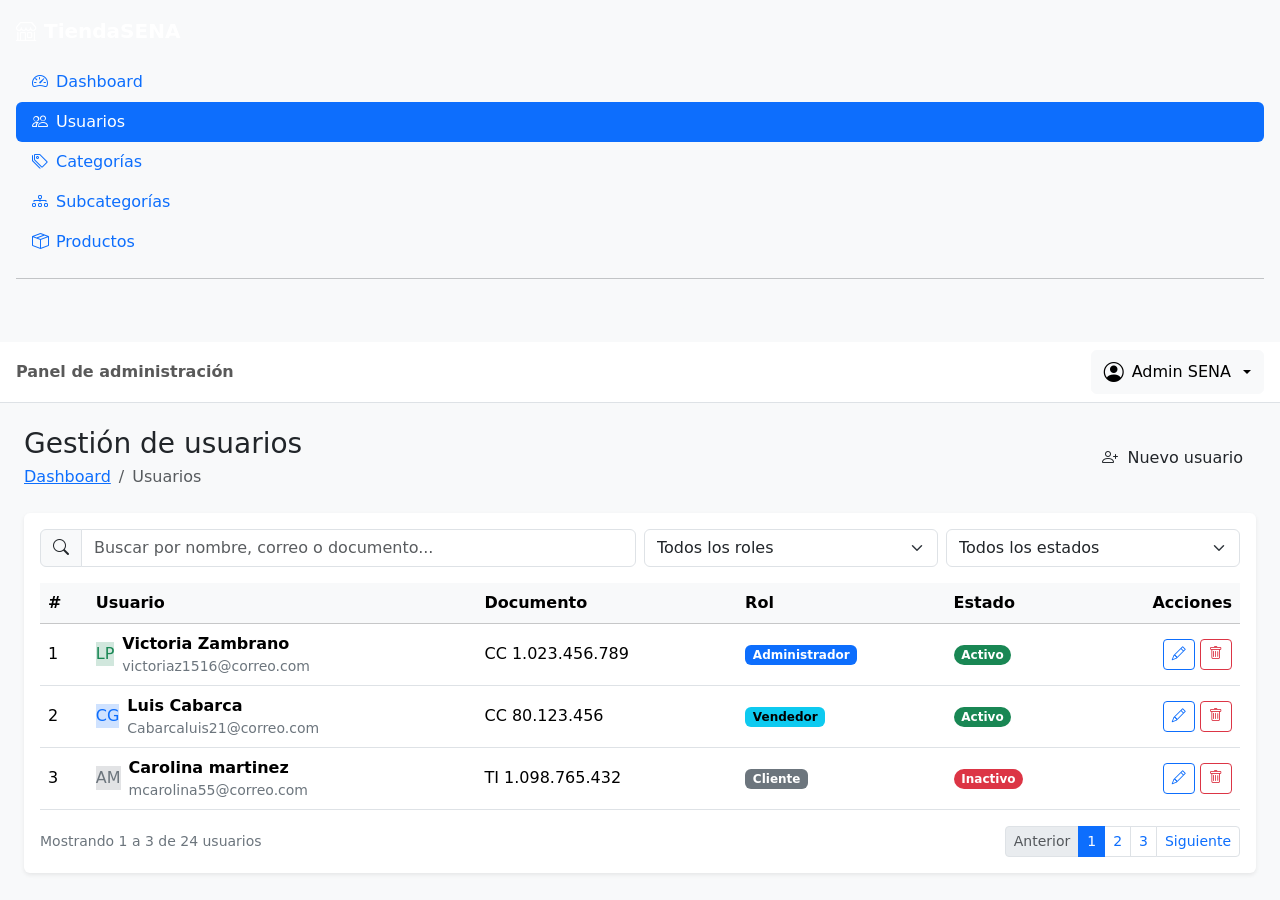
==== dashboard.html @ 10293bba "creacion dashboard" ====
<!DOCTYPE html> <!-- Documento HTML5. -->
<!-- Raíz en español. -->
<html lang="es">
<!-- Abre la cabecera. -->
<head>
    <!-- Codificación UTF-8. -->
    <meta charset="UTF-8">
    <!-- Diseño adaptable. -->
    <meta name="viewport" content="width=device-width, initial-scale=1.0">
    <!-- Título de la pestaña. Cambia en cada módulo. -->
    <title>Usuarios | Tienda SENA</title>
    <!-- CSS de Bootstrap. -->
    <link href="https://cdn.jsdelivr.net/npm/bootstrap@5.3.3/dist/css/bootstrap.min.css" rel="stylesheet">
    <!-- Íconos. -->
    <link href="https://cdn.jsdelivr.net/npm/bootstrap-icons@1.11.3/font/bootstrap-icons.min.css" rel="stylesheet">
    <!-- Nuestros estilos (después de Bootstrap). -->
    <link href="css/estilos.css" rel="stylesheet">
<!-- Cierra la cabecera. -->
</head>
<!-- Fondo gris muy claro para que las tarjetas blancas resalten. -->
<body class="bg-body-tertiary">

    <!-- ===================== MENÚ LATERAL ===================== -->
    <!-- offcanvas-lg: en pantallas menores a lg es un panel oculto que se desliza; desde lg se muestra normal. offcanvas-start lo hace salir por la izquierda. sidebar es nuestra clase. El id lo usa el botón que lo abre. -->
    <aside class="offcanvas-lg offcanvas-start sidebar" tabindex="-1" id="menuLateral" aria-labelledby="tituloMenu">
        <!-- Encabezado del panel; Bootstrap solo lo muestra en celular. -->
        <div class="offcanvas-header border-bottom border-secondary">
            <!-- Nombre del sistema en el panel móvil. -->
            <h5 class="offcanvas-title" id="tituloMenu"><i class="bi bi-shop me-2"></i>TiendaSENA</h5>
            <!-- Botón “X” blanco que cierra el panel. data-bs-target indica cuál panel cerrar. -->
            <button type="button" class="btn-close btn-close-white" data-bs-dismiss="offcanvas" data-bs-target="#menuLateral" aria-label="Cerrar menú"></button>
        <!-- Cierra el encabezado móvil. -->
        </div>
        <!-- Cuerpo del menú: Flexbox en columna para apilar logo, enlaces y botón de salida. -->
        <div class="offcanvas-body d-flex flex-column p-3">
            <!-- Logo que solo se ve en computador (d-none d-lg-flex): en celular ya está en el encabezado del panel. Al hacer clic vuelve al dashboard. -->
            <a href="dashboard.html" class="d-none d-lg-flex align-items-center mb-3 text-white text-decoration-none fs-5 fw-bold">
                <!-- Ícono verde y nombre. -->
                <i class="bi bi-shop me-2 text-sena"></i> TiendaSENA
            <!-- Cierra el logo. -->
            </a>
            <!-- Lista de navegación en columna (flex-column). nav-pills da forma de “píldora” al enlace activo. mb-auto empuja lo que sigue hasta el fondo. -->
            <ul class="nav nav-pills flex-column mb-auto">
                <!-- Enlace al dashboard. active lo resalta en verde y aria-current="page" avisa a los lectores de pantalla que es la página actual. **En cada módulo, el active pasa a su propio enlace.** -->
                <li class="nav-item"><a href="dashboard.html" class="nav-link"><i class="bi bi-speedometer2 me-2"></i>Dashboard</a></li>
                <!-- Enlace al módulo de usuarios (clase 5). -->
                <li class="nav-item"><a href="usuarios.html" class="nav-link active" aria-current="page"><i class="bi bi-people me-2"></i>Usuarios</a></li>
                <!-- Enlace a categorías (clase 6). -->
                <li class="nav-item"><a href="categorias.html" class="nav-link"><i class="bi bi-tags me-2"></i>Categorías</a></li>
                <!-- Enlace a subcategorías (clase 7). -->
                <li class="nav-item"><a href="subcategorias.html" class="nav-link"><i class="bi bi-diagram-3 me-2"></i>Subcategorías</a></li>
                <!-- Enlace a productos (clase 8). -->
                <li class="nav-item"><a href="productos.html" class="nav-link"><i class="bi bi-box-seam me-2"></i>Productos</a></li>
            <!-- Cierra la lista de navegación. -->
            </ul>
            <!-- Línea divisoria. -->
            <hr>
            <!-- Botón que vuelve al login (index.html): así “se cierra la sesión” en el prototipo. -->
            <a href="index.html" class="btn btn-outline-light btn-sm"><i class="bi bi-box-arrow-left me-1"></i>Cerrar sesión</a>
        <!-- Cierra el cuerpo del menú. -->
        </div>
    <!-- Cierra el menú lateral. -->
    </aside>

    <!-- ===================== ZONA DERECHA ===================== -->
    <!-- Nuestra clase contenido aplica el margin-left en computador. -->
    <div class="contenido">

        <!-- Barra superior -->
        <!-- Barra blanca con borde inferior. sticky-top la deja pegada arriba al hacer scroll. -->
        <nav class="navbar bg-white border-bottom px-3 sticky-top">
            <!-- Botón para abrir el menú en celular. d-lg-none lo oculta en computador (allá el menú siempre se ve). data-bs-toggle="offcanvas" + data-bs-target="#menuLateral" abren el panel. -->
            <button class="btn btn-outline-secondary d-lg-none" type="button" data-bs-toggle="offcanvas" data-bs-target="#menuLateral" aria-controls="menuLateral" aria-label="Abrir menú">
                <!-- Ícono de “hamburguesa”. -->
                <i class="bi bi-list"></i>
            <!-- Cierra el botón. -->
            </button>
            <!-- Texto de la barra; se oculta en celulares muy pequeños (d-none d-sm-inline). -->
            <span class="navbar-text fw-semibold d-none d-sm-inline">Panel de administración</span>
            <!-- Menú desplegable del usuario; ms-auto lo empuja a la derecha. -->
            <div class="dropdown ms-auto">
                <!-- Botón que abre el desplegable. dropdown-toggle dibuja la flechita; data-bs-toggle="dropdown" lo hace funcionar. -->
                <button class="btn btn-light dropdown-toggle d-flex align-items-center gap-2" type="button" data-bs-toggle="dropdown" aria-expanded="false">
                    <!-- Ícono de usuario. -->
                    <i class="bi bi-person-circle fs-5"></i>
                    <!-- Nombre del usuario, visible desde tablet. -->
                    <span class="d-none d-md-inline">Admin SENA</span>
                <!-- Cierra el botón. -->
                </button>
                <!-- Lista de opciones. dropdown-menu-end la alinea a la derecha para que no se salga de la pantalla. -->
                <ul class="dropdown-menu dropdown-menu-end shadow">
                    <!-- Encabezado no clicable dentro del menú. -->
                    <li><h6 class="dropdown-header">admin@sena.edu.co</h6></li>
                    <!-- Opción del menú (pantalla aún no construida). -->
                    <li><a class="dropdown-item" href="#"><i class="bi bi-person me-2"></i>Mi perfil</a></li>
                    <!-- Línea separadora. -->
                    <li><hr class="dropdown-divider"></li>
                    <!-- Otra forma de salir, en rojo (text-danger). -->
                    <li><a class="dropdown-item text-danger" href="index.html"><i class="bi bi-box-arrow-left me-2"></i>Cerrar sesión</a></li>
                <!-- Cierra la lista. -->
                </ul>
            <!-- Cierra el desplegable. -->
            </div>
        <!-- Cierra la barra superior. -->
        </nav>

        <!-- Contenido de la página -->
        <!-- Relleno 3 en celular y 4 desde tablet. -->
        <main class="p-3 p-md-4">
<!-- INICIO CONTENIDO -->
            <!-- Encabezado del módulo -->
            <!-- Flexbox: título a la izquierda y botón a la derecha. flex-wrap permite que en celular el botón baje a otra línea. -->
            <div class="d-flex flex-wrap justify-content-between align-items-center gap-2 mb-4">
                <!-- Bloque del título. -->
                <div>
                    <!-- Título de la página. -->
                    <h1 class="h3 mb-1">Gestión de usuarios</h1>
                    <!-- Breadcrumb (migas de pan): muestra dónde está el usuario dentro del sistema. -->
                    <nav aria-label="breadcrumb">
                        <!-- Lista ordenada con estilo de migas. -->
                        <ol class="breadcrumb mb-0 small">
                            <!-- Primer nivel, con enlace para volver. -->
                            <li class="breadcrumb-item"><a href="dashboard.html">Dashboard</a></li>
                            <!-- Nivel actual, sin enlace. Bootstrap agrega el separador / automáticamente. -->
                            <li class="breadcrumb-item active" aria-current="page">Usuarios</li>
                        <!-- Cierra la lista. -->
                        </ol>
                    <!-- Cierra el breadcrumb. -->
                    </nav>
                <!-- Cierra el bloque del título. -->
                </div>
                <!-- Botón principal (Crear). data-bs-toggle="modal" y data-bs-target="#modalUsuario" abren el modal del formulario. -->
                <button type="button" class="btn btn-sena" data-bs-toggle="modal" data-bs-target="#modalUsuario">
                    <!-- Ícono y texto del botón. -->
                    <i class="bi bi-person-plus me-1"></i> Nuevo usuario
                <!-- Cierra el botón. -->
                </button>
            <!-- Cierra el encabezado. -->
            </div>

            <!-- Una tarjeta envuelve filtros, tabla y paginación. -->
            <div class="card border-0 shadow-sm">
                <!-- Cuerpo de la tarjeta. -->
                <div class="card-body">

                    <!-- Filtros -->
                    <!-- El formulario es una fila de la rejilla (row) con espacio pequeño (g-2). role="search" indica que es un buscador. -->
                    <form class="row g-2 mb-3" role="search">
                        <!-- La búsqueda ocupa la mitad desde tablet; todo el ancho en celular. -->
                        <div class="col-md-6">
                            <!-- input-group pega un ícono o botón al campo de texto. -->
                            <div class="input-group">
                                <!-- Cajita gris con la lupa, pegada a la izquierda del campo. -->
                                <span class="input-group-text"><i class="bi bi-search"></i></span>
                                <!-- Campo de búsqueda. aria-label reemplaza al label visible para lectores de pantalla. -->
                                <input type="search" class="form-control" placeholder="Buscar por nombre, correo o documento..." aria-label="Buscar usuario">
                            <!-- Cierra el grupo. -->
                            </div>
                        <!-- Cierra la columna. -->
                        </div>
                        <!-- Medio ancho en celular, un cuarto desde tablet. -->
                        <div class="col-6 col-md-3">
                            <!-- form-select da estilo de Bootstrap a la lista desplegable. -->
                            <select class="form-select" aria-label="Filtrar por rol">
                                <!-- selected marca la opción elegida por defecto. -->
                                <option selected>Todos los roles</option>
                                <!-- Opción de rol. -->
                                <option>Administrador</option>
                                <!-- Opción de rol. -->
                                <option>Vendedor</option>
                                <!-- Opción de rol. -->
                                <option>Cliente</option>
                            <!-- Cierra la lista. -->
                            </select>
                        <!-- Cierra la columna. -->
                        </div>
                        <!-- Columna del segundo filtro. -->
                        <div class="col-6 col-md-3">
                            <!-- Filtro por estado. -->
                            <select class="form-select" aria-label="Filtrar por estado">
                                <!-- Opción por defecto. -->
                                <option selected>Todos los estados</option>
                                <!-- Opción. -->
                                <option>Activo</option>
                                <!-- Opción. -->
                                <option>Inactivo</option>
                            <!-- Cierra la lista. -->
                            </select>
                        <!-- Cierra la columna. -->
                        </div>
                    <!-- Cierra los filtros. -->
                    </form>

                    <!-- Tabla de usuarios -->
                    <!-- Desplazamiento horizontal en celular. -->
                    <div class="table-responsive">
                        <!-- Tabla con resaltado y centrado vertical. -->
                        <table class="table table-hover align-middle">
                            <!-- Encabezado gris claro. -->
                            <thead class="table-light">
                                <!-- Fila de títulos. -->
                                <tr>
                                    <!-- scope="col" indica que el título pertenece a la columna (accesibilidad). -->
                                    <th scope="col">#</th>
                                    <!-- Nombre y correo. -->
                                    <th scope="col">Usuario</th>
                                    <!-- Tipo y número de documento. -->
                                    <th scope="col">Documento</th>
                                    <!-- Rol en el sistema. -->
                                    <th scope="col">Rol</th>
                                    <!-- Activo o inactivo. -->
                                    <th scope="col">Estado</th>
                                    <!-- Botones de editar y eliminar, alineados a la derecha. -->
                                    <th scope="col" class="text-end">Acciones</th>
                                <!-- Cierra la fila. -->
                                </tr>
                            <!-- Cierra el encabezado. -->
                            </thead>
                            <!-- Cuerpo con los datos de ejemplo. -->
                            <tbody>
                                <!-- Usuario 1. -->
                                <tr>
                                    <!-- Número de fila. -->
                                    <td>1</td>
                                    <!-- Celda compuesta: avatar + nombre + correo. -->
                                    <td>
                                        <!-- Flexbox para poner el avatar al lado del texto. -->
                                        <div class="d-flex align-items-center gap-2">
                                            <!-- Nuestro círculo avatar con las iniciales. -->
                                            <span class="avatar bg-success-subtle text-success">LP</span>
                                            <!-- Bloque de texto. -->
                                            <div>
                                                <!-- Nombre en seminegrita. -->
                                                <div class="fw-semibold">Victoria Zambrano</div>
                                                <!-- Correo pequeño y gris. -->
                                                <div class="small text-secondary">victoriaz1516@correo.com</div>
                                            <!-- Cierra el bloque. -->
                                            </div>
                                        <!-- Cierra el Flexbox. -->
                                        </div>
                                    <!-- Cierra la celda. -->
                                    </td>
                                    <!-- Documento. -->
                                    <td>CC 1.023.456.789</td>
                                    <!-- Rol en un badge azul. -->
                                    <td><span class="badge text-bg-primary">Administrador</span></td>
                                    <!-- Estado: badge verde con forma de píldora (rounded-pill). -->
                                    <td><span class="badge rounded-pill text-bg-success">Activo</span></td>
                                    <!-- Celda de acciones; text-nowrap evita que los botones se partan en dos líneas. -->
                                    <td class="text-end text-nowrap">
                                        <!-- Botón Editar (la “U”): abre el mismo modal del formulario. title muestra un texto al dejar el mouse encima. -->
                                        <button type="button" class="btn btn-sm btn-outline-primary" data-bs-toggle="modal" data-bs-target="#modalUsuario" title="Editar">
                                            <!-- Ícono de lápiz. -->
                                            <i class="bi bi-pencil"></i>
                                        <!-- Cierra el botón. -->
                                        </button>
                                        <!-- Botón Eliminar (la “D”): abre el modal de confirmación. -->
                                        <button type="button" class="btn btn-sm btn-outline-danger" data-bs-toggle="modal" data-bs-target="#modalEliminar" title="Eliminar">
                                            <!-- Ícono de papelera. -->
                                            <i class="bi bi-trash"></i>
                                        <!-- Cierra el botón. -->
                                        </button>
                                    <!-- Cierra la celda de acciones. -->
                                    </td>
                                <!-- Cierra el usuario 1. -->
                                </tr>
                                <!-- Usuario 2 (misma estructura). -->
                                <tr>
                                    <!-- Número. -->
                                    <td>2</td>
                                    <!-- Celda compuesta. -->
                                    <td>
                                        <!-- Flexbox. -->
                                        <div class="d-flex align-items-center gap-2">
                                            <!-- Avatar azul. -->
                                            <span class="avatar bg-primary-subtle text-primary">CG</span>
                                            <!-- Texto. -->
                                            <div>
                                                <!-- Nombre. -->
                                                <div class="fw-semibold">Luis Cabarca</div>
                                                <!-- Correo. -->
                                                <div class="small text-secondary">Cabarcaluis21@correo.com</div>
                                            <!-- Cierra el texto. -->
                                            </div>
                                        <!-- Cierra el Flexbox. -->
                                        </div>
                                    <!-- Cierra la celda. -->
                                    </td>
                                    <!-- Documento. -->
                                    <td>CC 80.123.456</td>
                                    <!-- Rol en badge celeste. -->
                                    <td><span class="badge text-bg-info">Vendedor</span></td>
                                    <!-- Estado activo. -->
                                    <td><span class="badge rounded-pill text-bg-success">Activo</span></td>
                                    <!-- Acciones. -->
                                    <td class="text-end text-nowrap">
                                        <!-- Editar (escrito en una sola línea: es lo mismo). -->
                                        <button type="button" class="btn btn-sm btn-outline-primary" data-bs-toggle="modal" data-bs-target="#modalUsuario" title="Editar"><i class="bi bi-pencil"></i></button>
                                        <!-- Eliminar. -->
                                        <button type="button" class="btn btn-sm btn-outline-danger" data-bs-toggle="modal" data-bs-target="#modalEliminar" title="Eliminar"><i class="bi bi-trash"></i></button>
                                    <!-- Cierra las acciones. -->
                                    </td>
                                <!-- Cierra el usuario 2. -->
                                </tr>
                                <!-- Usuario 3. -->
                                <tr>
                                    <!-- Número. -->
                                    <td>3</td>
                                    <!-- Celda compuesta. -->
                                    <td>
                                        <!-- Flexbox. -->
                                        <div class="d-flex align-items-center gap-2">
                                            <!-- Avatar gris (usuario inactivo). -->
                                            <span class="avatar bg-secondary-subtle text-secondary">AM</span>
                                            <!-- Texto. -->
                                            <div>
                                                <!-- Nombre. -->
                                                <div class="fw-semibold">Carolina martinez</div>
                                                <!-- Correo. -->
                                                <div class="small text-secondary">mcarolina55@correo.com</div>
                                            <!-- Cierra el texto. -->
                                            </div>
                                        <!-- Cierra el Flexbox. -->
                                        </div>
                                    <!-- Cierra la celda. -->
                                    </td>
                                    <!-- Documento (tarjeta de identidad). -->
                                    <td>TI 1.098.765.432</td>
                                    <!-- Rol en badge gris. -->
                                    <td><span class="badge text-bg-secondary">Cliente</span></td>
                                    <!-- Estado inactivo en rojo. -->
                                    <td><span class="badge rounded-pill text-bg-danger">Inactivo</span></td>
                                    <!-- Acciones. -->
                                    <td class="text-end text-nowrap">
                                        <!-- Editar. -->
                                        <button type="button" class="btn btn-sm btn-outline-primary" data-bs-toggle="modal" data-bs-target="#modalUsuario" title="Editar"><i class="bi bi-pencil"></i></button>
                                        <!-- Eliminar. -->
                                        <button type="button" class="btn btn-sm btn-outline-danger" data-bs-toggle="modal" data-bs-target="#modalEliminar" title="Eliminar"><i class="bi bi-trash"></i></button>
                                    <!-- Cierra las acciones. -->
                                    </td>
                                <!-- Cierra el usuario 3. -->
                                </tr>
                            <!-- Cierra el cuerpo. -->
                            </tbody>
                        <!-- Cierra la tabla. -->
                        </table>
                    <!-- Cierra la envoltura responsive. -->
                    </div>

                    <!-- Paginación -->
                    <!-- Texto informativo a la izquierda y paginación a la derecha. -->
                    <div class="d-flex flex-wrap justify-content-between align-items-center gap-2">
                        <!-- Resumen de resultados. -->
                        <small class="text-secondary">Mostrando 1 a 3 de 24 usuarios</small>
                        <!-- La paginación es una navegación. -->
                        <nav aria-label="Paginación de usuarios">
                            <!-- Componente pagination, tamaño pequeño. -->
                            <ul class="pagination pagination-sm mb-0">
                                <!-- disabled: no hay página anterior a la 1. -->
                                <li class="page-item disabled"><a class="page-link" href="#">Anterior</a></li>
                                <!-- Página actual (verde por nuestra personalización). -->
                                <li class="page-item active" aria-current="page"><a class="page-link" href="#">1</a></li>
                                <!-- Página 2. -->
                                <li class="page-item"><a class="page-link" href="#">2</a></li>
                                <!-- Página 3. -->
                                <li class="page-item"><a class="page-link" href="#">3</a></li>
                                <!-- Botón siguiente. -->
                                <li class="page-item"><a class="page-link" href="#">Siguiente</a></li>
                            <!-- Cierra la lista. -->
                            </ul>
                        <!-- Cierra la navegación. -->
                        </nav>
                    <!-- Cierra el bloque de paginación. -->
                    </div>
                <!-- Cierra el cuerpo de la tarjeta. -->
                </div>
            <!-- Cierra la tarjeta. -->
            </div>

            <!-- Modal: crear / editar usuario -->
            <!-- Modal oculto; su id es el destino de los botones “Nuevo usuario” y “Editar”. -->
            <div class="modal fade" id="modalUsuario" tabindex="-1" aria-labelledby="tituloModalUsuario" aria-hidden="true">
                <!-- modal-lg: modal ancho. modal-dialog-scrollable: si el formulario es largo, solo se desplaza el cuerpo. -->
                <div class="modal-dialog modal-lg modal-dialog-scrollable">
                    <!-- Contenido del modal. -->
                    <div class="modal-content">
                        <!-- Encabezado. -->
                        <div class="modal-header">
                            <!-- Título del modal; fs-5 ajusta el tamaño de letra. -->
                            <h2 class="modal-title fs-5" id="tituloModalUsuario"><i class="bi bi-person-vcard me-2"></i>Datos del usuario</h2>
                            <!-- Botón “X” para cerrar. -->
                            <button type="button" class="btn-close" data-bs-dismiss="modal" aria-label="Cerrar"></button>
                        <!-- Cierra el encabezado. -->
                        </div>
                        <!-- Cuerpo con el formulario. -->
                        <div class="modal-body">
                            <!-- El formulario es una fila de la rejilla: así ponemos dos campos por línea. -->
                            <form class="row g-3">
                                <!-- Mitad del ancho desde tablet. -->
                                <div class="col-md-6">
                                    <!-- Etiqueta. Usamos el prefijo usu en los id para no repetirlos con otros formularios. -->
                                    <label for="usuNombres" class="form-label">Nombres</label>
                                    <!-- Campo obligatorio. -->
                                    <input type="text" class="form-control" id="usuNombres" placeholder="Ej: Laura" required>
                                <!-- Cierra la columna. -->
                                </div>
                                <!-- Otra mitad. -->
                                <div class="col-md-6">
                                    <!-- Etiqueta. -->
                                    <label for="usuApellidos" class="form-label">Apellidos</label>
                                    <!-- Campo obligatorio. -->
                                    <input type="text" class="form-control" id="usuApellidos" placeholder="Ej: Pérez Rojas" required>
                                <!-- Cierra la columna. -->
                                </div>
                                <!-- Un tercio del ancho. -->
                                <div class="col-md-4">
                                    <!-- Etiqueta. -->
                                    <label for="usuTipoDoc" class="form-label">Tipo de documento</label>
                                    <!-- Lista de tipos de documento. -->
                                    <select class="form-select" id="usuTipoDoc">
                                        <!-- Opción CC. -->
                                        <option value="CC">Cédula de ciudadanía</option>
                                        <!-- Opción TI. -->
                                        <option value="TI">Tarjeta de identidad</option>
                                        <!-- Opción CE. -->
                                        <option value="CE">Cédula de extranjería</option>
                                        <!-- Opción pasaporte. -->
                                        <option value="PP">Pasaporte</option>
                                    <!-- Cierra la lista. -->
                                    </select>
                                <!-- Cierra la columna. -->
                                </div>
                                <!-- Dos tercios del ancho (4 + 8 = 12). -->
                                <div class="col-md-8">
                                    <!-- Etiqueta. -->
                                    <label for="usuDocumento" class="form-label">Número de documento</label>
                                    <!-- inputmode="numeric" muestra el teclado numérico en el celular. -->
                                    <input type="text" class="form-control" id="usuDocumento" inputmode="numeric" placeholder="Sin puntos ni espacios">
                                <!-- Cierra la columna. -->
                                </div>
                                <!-- Mitad. -->
                                <div class="col-md-6">
                                    <!-- Etiqueta. -->
                                    <label for="usuCorreo" class="form-label">Correo electrónico</label>
                                    <!-- Campo de correo con validación del navegador. -->
                                    <input type="email" class="form-control" id="usuCorreo" placeholder="nombre@correo.com" required>
                                <!-- Cierra la columna. -->
                                </div>
                                <!-- Mitad. -->
                                <div class="col-md-6">
                                    <!-- Etiqueta. -->
                                    <label for="usuTelefono" class="form-label">Teléfono</label>
                                    <!-- type="tel" muestra el teclado telefónico. -->
                                    <input type="tel" class="form-control" id="usuTelefono" placeholder="300 123 4567">
                                <!-- Cierra la columna. -->
                                </div>
                                <!-- Mitad. -->
                                <div class="col-md-6">
                                    <!-- Etiqueta. -->
                                    <label for="usuRol" class="form-label">Rol</label>
                                    <!-- Lista de roles, obligatoria. -->
                                    <select class="form-select" id="usuRol" required>
                                        <!-- Opción guía: disabled impide elegirla de nuevo y value="" hace que required la considere vacía. -->
                                        <option value="" selected disabled>Seleccione…</option>
                                        <!-- Rol. -->
                                        <option>Administrador</option>
                                        <!-- Rol. -->
                                        <option>Vendedor</option>
                                        <!-- Rol. -->
                                        <option>Cliente</option>
                                    <!-- Cierra la lista. -->
                                    </select>
                                <!-- Cierra la columna. -->
                                </div>
                                <!-- Mitad. -->
                                <div class="col-md-6">
                                    <!-- Etiqueta. -->
                                    <label for="usuClave" class="form-label">Contraseña</label>
                                    <!-- Campo de contraseña. aria-describedby lo conecta con el texto de ayuda de abajo. -->
                                    <input type="password" class="form-control" id="usuClave" aria-describedby="ayudaClave">
                                    <!-- form-text: texto de ayuda pequeño y gris bajo el campo. -->
                                    <div id="ayudaClave" class="form-text">Mínimo 8 caracteres, con números y letras.</div>
                                <!-- Cierra la columna. -->
                                </div>
                                <!-- Todo el ancho. -->
                                <div class="col-12">
                                    <!-- form-switch convierte la casilla en un interruptor. -->
                                    <div class="form-check form-switch">
                                        <!-- Interruptor encendido por defecto (checked). -->
                                        <input class="form-check-input" type="checkbox" role="switch" id="usuActivo" checked>
                                        <!-- Etiqueta del interruptor. -->
                                        <label class="form-check-label" for="usuActivo">Usuario activo</label>
                                    <!-- Cierra el interruptor. -->
                                    </div>
                                <!-- Cierra la columna. -->
                                </div>
                            <!-- Cierra el formulario. -->
                            </form>
                        <!-- Cierra el cuerpo. -->
                        </div>
                        <!-- Pie con los botones. -->
                        <div class="modal-footer">
                            <!-- Cierra sin guardar. -->
                            <button type="button" class="btn btn-secondary" data-bs-dismiss="modal">Cancelar</button>
                            <!-- En el prototipo “Guardar” solo cierra el modal; en el sistema real enviará los datos al servidor. -->
                            <button type="button" class="btn btn-sena" data-bs-dismiss="modal"><i class="bi bi-save me-1"></i>Guardar</button>
                        <!-- Cierra el pie. -->
                        </div>
                    <!-- Cierra el contenido. -->
                    </div>
                <!-- Cierra el diálogo. -->
                </div>
            <!-- Cierra el modal del formulario. -->
            </div>

            <!-- Modal: confirmar eliminación -->
            <!-- Modal destino de los botones de papelera. -->
            <div class="modal fade" id="modalEliminar" tabindex="-1" aria-labelledby="tituloModalEliminar" aria-hidden="true">
                <!-- Centrado en pantalla y pequeño (modal-sm). -->
                <div class="modal-dialog modal-dialog-centered modal-sm">
                    <!-- Contenido. -->
                    <div class="modal-content">
                        <!-- Cuerpo centrado con buen relleno (este modal no tiene encabezado). -->
                        <div class="modal-body text-center p-4">
                            <!-- Ícono grande de advertencia en rojo. -->
                            <i class="bi bi-exclamation-triangle text-danger display-5"></i>
                            <!-- Pregunta clara. -->
                            <h2 class="h5 mt-3" id="tituloModalEliminar">¿Eliminar este usuario?</h2>
                            <!-- Advertencia de la consecuencia. -->
                            <p class="text-secondary small mb-0">Esta acción no se puede deshacer.</p>
                        <!-- Cierra el cuerpo. -->
                        </div>
                        <!-- Pie con botones centrados, sin línea divisoria. -->
                        <div class="modal-footer justify-content-center border-0 pt-0">
                            <!-- Opción segura, con poco énfasis. -->
                            <button type="button" class="btn btn-light" data-bs-dismiss="modal">Cancelar</button>
                            <!-- Acción destructiva en rojo y con un texto que dice exactamente qué pasará. -->
                            <button type="button" class="btn btn-danger" data-bs-dismiss="modal">Sí, eliminar</button>
                        <!-- Cierra el pie. -->
                        </div>
                    <!-- Cierra el contenido. -->
                    </div>
                <!-- Cierra el diálogo. -->
                </div>
            <!-- Cierra el modal de eliminación. -->
            </div>
<!-- FIN CONTENIDO -->
        <!-- Cierra el contenido. -->
        </main>
    <!-- Cierra la zona derecha. -->
    </div>

    <!-- JavaScript de Bootstrap: necesario para el menú deslizable, el desplegable del usuario y los modales. -->
    <script src="https://cdn.jsdelivr.net/npm/bootstrap@5.3.3/dist/js/bootstrap.bundle.min.js"></script>
<!-- Cierra el cuerpo. -->
</body>
<!-- Cierra el documento. -->
</html>
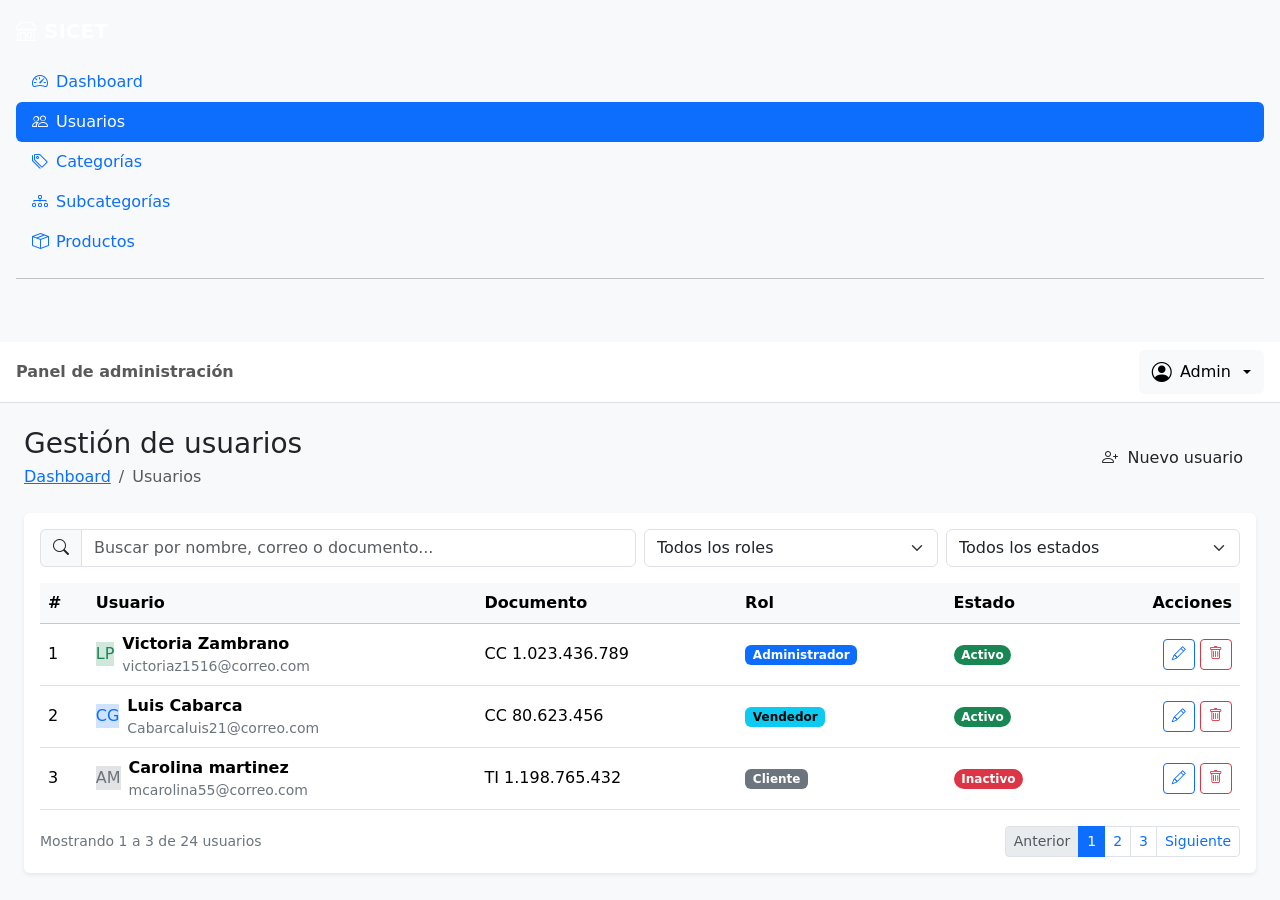
==== commit 650144ad: "cambios en el dashboard cambie el nombre y algunos numeros de cedula" ====
--- a/dashboard.html
+++ b/dashboard.html
@@ -8,7 +8,7 @@
     <!-- Diseño adaptable. -->
     <meta name="viewport" content="width=device-width, initial-scale=1.0">
     <!-- Título de la pestaña. Cambia en cada módulo. -->
-    <title>Usuarios | Tienda SENA</title>
+    <title>Usuarios | SICET</title>
     <!-- CSS de Bootstrap. -->
     <link href="https://cdn.jsdelivr.net/npm/bootstrap@5.3.3/dist/css/bootstrap.min.css" rel="stylesheet">
     <!-- Íconos. -->
@@ -26,7 +26,7 @@
         <!-- Encabezado del panel; Bootstrap solo lo muestra en celular. -->
         <div class="offcanvas-header border-bottom border-secondary">
             <!-- Nombre del sistema en el panel móvil. -->
-            <h5 class="offcanvas-title" id="tituloMenu"><i class="bi bi-shop me-2"></i>TiendaSENA</h5>
+            <h5 class="offcanvas-title" id="tituloMenu"><i class="bi bi-shop me-2"></i>SICET</h5>
             <!-- Botón “X” blanco que cierra el panel. data-bs-target indica cuál panel cerrar. -->
             <button type="button" class="btn-close btn-close-white" data-bs-dismiss="offcanvas" data-bs-target="#menuLateral" aria-label="Cerrar menú"></button>
         <!-- Cierra el encabezado móvil. -->
@@ -36,7 +36,7 @@
             <!-- Logo que solo se ve en computador (d-none d-lg-flex): en celular ya está en el encabezado del panel. Al hacer clic vuelve al dashboard. -->
             <a href="dashboard.html" class="d-none d-lg-flex align-items-center mb-3 text-white text-decoration-none fs-5 fw-bold">
                 <!-- Ícono verde y nombre. -->
-                <i class="bi bi-shop me-2 text-sena"></i> TiendaSENA
+                <i class="bi bi-shop me-2 text-sena"></i> SICET
             <!-- Cierra el logo. -->
             </a>
             <!-- Lista de navegación en columna (flex-column). nav-pills da forma de “píldora” al enlace activo. mb-auto empuja lo que sigue hasta el fondo. -->
@@ -84,13 +84,13 @@
                     <!-- Ícono de usuario. -->
                     <i class="bi bi-person-circle fs-5"></i>
                     <!-- Nombre del usuario, visible desde tablet. -->
-                    <span class="d-none d-md-inline">Admin SENA</span>
+                    <span class="d-none d-md-inline">Admin</span>
                 <!-- Cierra el botón. -->
                 </button>
                 <!-- Lista de opciones. dropdown-menu-end la alinea a la derecha para que no se salga de la pantalla. -->
                 <ul class="dropdown-menu dropdown-menu-end shadow">
                     <!-- Encabezado no clicable dentro del menú. -->
-                    <li><h6 class="dropdown-header">admin@sena.edu.co</h6></li>
+                    <li><h6 class="dropdown-header">admin666@gmail.com</h6></li>
                     <!-- Opción del menú (pantalla aún no construida). -->
                     <li><a class="dropdown-item" href="#"><i class="bi bi-person me-2"></i>Mi perfil</a></li>
                     <!-- Línea separadora. -->
@@ -241,7 +241,7 @@
                                     <!-- Cierra la celda. -->
                                     </td>
                                     <!-- Documento. -->
-                                    <td>CC 1.023.456.789</td>
+                                    <td>CC 1.023.436.789</td>
                                     <!-- Rol en un badge azul. -->
                                     <td><span class="badge text-bg-primary">Administrador</span></td>
                                     <!-- Estado: badge verde con forma de píldora (rounded-pill). -->
@@ -287,7 +287,7 @@
                                     <!-- Cierra la celda. -->
                                     </td>
                                     <!-- Documento. -->
-                                    <td>CC 80.123.456</td>
+                                    <td>CC 80.623.456</td>
                                     <!-- Rol en badge celeste. -->
                                     <td><span class="badge text-bg-info">Vendedor</span></td>
                                     <!-- Estado activo. -->
@@ -325,7 +325,7 @@
                                     <!-- Cierra la celda. -->
                                     </td>
                                     <!-- Documento (tarjeta de identidad). -->
-                                    <td>TI 1.098.765.432</td>
+                                    <td>TI 1.198.765.432</td>
                                     <!-- Rol en badge gris. -->
                                     <td><span class="badge text-bg-secondary">Cliente</span></td>
                                     <!-- Estado inactivo en rojo. -->
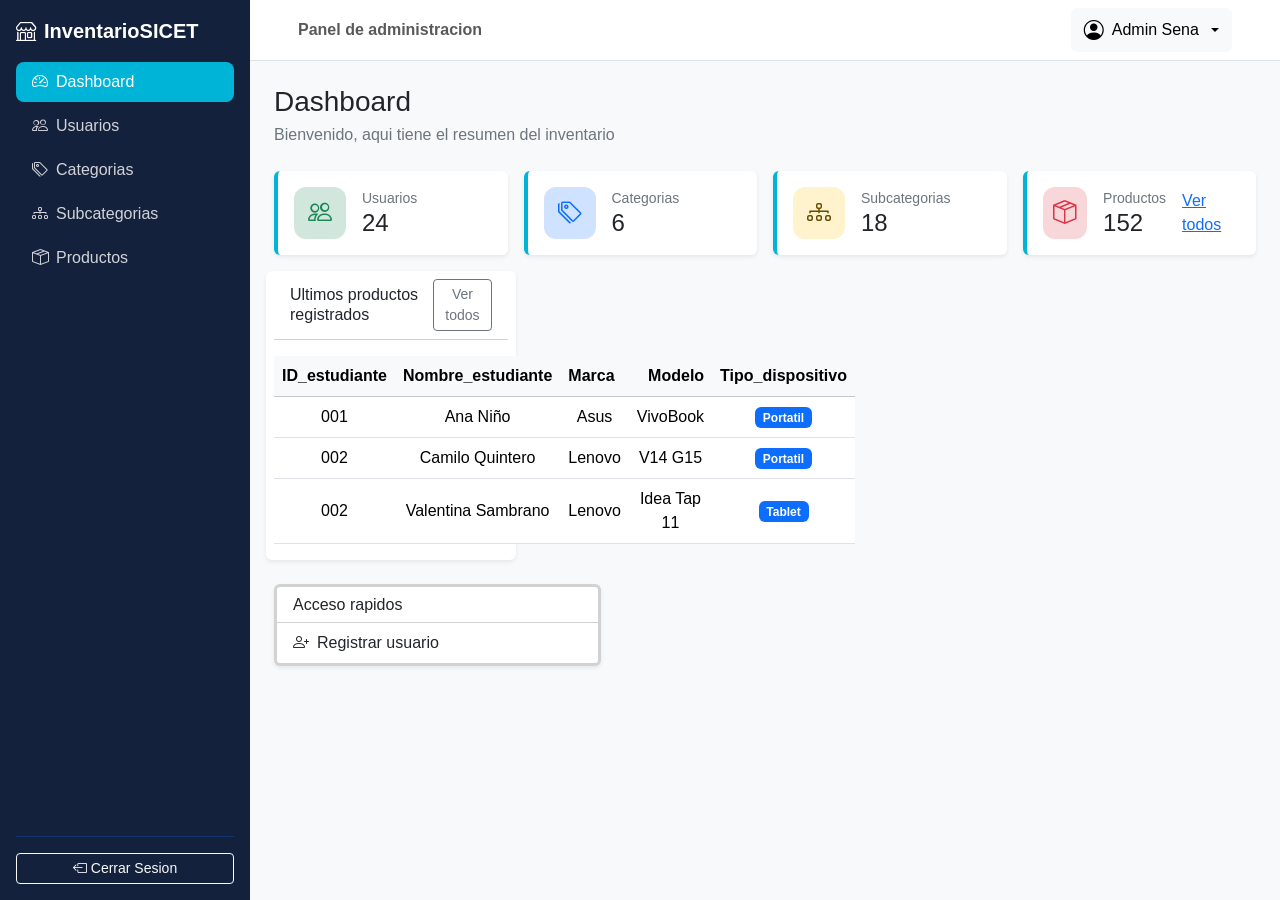
==== commit c61e9588: "se agrego usuarios y categorias, y se corrigieron puntos del dashboard" ====
--- a/dashboard.html
+++ b/dashboard.html
@@ -1,558 +1,292 @@
-<!DOCTYPE html> <!-- Documento HTML5. -->
-<!-- Raíz en español. -->
+
+<!DOCTYPE html>
 <html lang="es">
-<!-- Abre la cabecera. -->
 <head>
-    <!-- Codificación UTF-8. -->
     <meta charset="UTF-8">
-    <!-- Diseño adaptable. -->
     <meta name="viewport" content="width=device-width, initial-scale=1.0">
-    <!-- Título de la pestaña. Cambia en cada módulo. -->
-    <title>Usuarios | SICET</title>
-    <!-- CSS de Bootstrap. -->
+
+    <title>Iniciar Sesion Inventario ADSO</title>
+    <!-- CSS de Bootstrap 5.3.3 desde URL predeterminada -->
     <link href="https://cdn.jsdelivr.net/npm/bootstrap@5.3.3/dist/css/bootstrap.min.css" rel="stylesheet">
-    <!-- Íconos. -->
+
+    <!-- Libreria de iconos de Bootstrap -->
     <link href="https://cdn.jsdelivr.net/npm/bootstrap-icons@1.11.3/font/bootstrap-icons.min.css" rel="stylesheet">
-    <!-- Nuestros estilos (después de Bootstrap). -->
+
     <link href="css/estilos.css" rel="stylesheet">
-<!-- Cierra la cabecera. -->
+    <!-- Llama los estilos personalizados -->
 </head>
-<!-- Fondo gris muy claro para que las tarjetas blancas resalten. -->
+
 <body class="bg-body-tertiary">
-
-    <!-- ===================== MENÚ LATERAL ===================== -->
-    <!-- offcanvas-lg: en pantallas menores a lg es un panel oculto que se desliza; desde lg se muestra normal. offcanvas-start lo hace salir por la izquierda. sidebar es nuestra clase. El id lo usa el botón que lo abre. -->
-    <aside class="offcanvas-lg offcanvas-start sidebar" tabindex="-1" id="menuLateral" aria-labelledby="tituloMenu">
-        <!-- Encabezado del panel; Bootstrap solo lo muestra en celular. -->
-        <div class="offcanvas-header border-bottom border-secondary">
-            <!-- Nombre del sistema en el panel móvil. -->
-            <h5 class="offcanvas-title" id="tituloMenu"><i class="bi bi-shop me-2"></i>SICET</h5>
-            <!-- Botón “X” blanco que cierra el panel. data-bs-target indica cuál panel cerrar. -->
-            <button type="button" class="btn-close btn-close-white" data-bs-dismiss="offcanvas" data-bs-target="#menuLateral" aria-label="Cerrar menú"></button>
-        <!-- Cierra el encabezado móvil. -->
-        </div>
-        <!-- Cuerpo del menú: Flexbox en columna para apilar logo, enlaces y botón de salida. -->
-        <div class="offcanvas-body d-flex flex-column p-3">
-            <!-- Logo que solo se ve en computador (d-none d-lg-flex): en celular ya está en el encabezado del panel. Al hacer clic vuelve al dashboard. -->
-            <a href="dashboard.html" class="d-none d-lg-flex align-items-center mb-3 text-white text-decoration-none fs-5 fw-bold">
-                <!-- Ícono verde y nombre. -->
-                <i class="bi bi-shop me-2 text-sena"></i> SICET
-            <!-- Cierra el logo. -->
-            </a>
-            <!-- Lista de navegación en columna (flex-column). nav-pills da forma de “píldora” al enlace activo. mb-auto empuja lo que sigue hasta el fondo. -->
-            <ul class="nav nav-pills flex-column mb-auto">
-                <!-- Enlace al dashboard. active lo resalta en verde y aria-current="page" avisa a los lectores de pantalla que es la página actual. **En cada módulo, el active pasa a su propio enlace.** -->
-                <li class="nav-item"><a href="dashboard.html" class="nav-link"><i class="bi bi-speedometer2 me-2"></i>Dashboard</a></li>
-                <!-- Enlace al módulo de usuarios (clase 5). -->
-                <li class="nav-item"><a href="usuarios.html" class="nav-link active" aria-current="page"><i class="bi bi-people me-2"></i>Usuarios</a></li>
-                <!-- Enlace a categorías (clase 6). -->
-                <li class="nav-item"><a href="categorias.html" class="nav-link"><i class="bi bi-tags me-2"></i>Categorías</a></li>
-                <!-- Enlace a subcategorías (clase 7). -->
-                <li class="nav-item"><a href="subcategorias.html" class="nav-link"><i class="bi bi-diagram-3 me-2"></i>Subcategorías</a></li>
-                <!-- Enlace a productos (clase 8). -->
-                <li class="nav-item"><a href="productos.html" class="nav-link"><i class="bi bi-box-seam me-2"></i>Productos</a></li>
-            <!-- Cierra la lista de navegación. -->
-            </ul>
-            <!-- Línea divisoria. -->
-            <hr>
-            <!-- Botón que vuelve al login (index.html): así “se cierra la sesión” en el prototipo. -->
-            <a href="index.html" class="btn btn-outline-light btn-sm"><i class="bi bi-box-arrow-left me-1"></i>Cerrar sesión</a>
-        <!-- Cierra el cuerpo del menú. -->
-        </div>
-    <!-- Cierra el menú lateral. -->
+    <!-- Menu lateral -->
+    <!-- Offcanvas en pantallas menores al lg: panel oculto que se desliza -->
+    <!--Desde el lg se muestra normal. offcanvas-start lo hace salir por la izquieda .sidebar es muestra la clase el id usa el boton que lo sabe-->
+    <aside class="offcanvas-lg offcanvas-start sidebar"
+        tabindex="-1"
+        id="menuLateral"
+        aria-Labelledby="tituloMenu">
+    <!-- Encabezado del panel movil -->
+    <div class="offcanvas-header border-bottom border-secondary">
+        <h5 class="offcanvas-title" id="tituloMenu">
+            <i class="bi bi-shop me-2"></i>Inventario_SICET
+        </h5>
+        <!-- Boton para cerrar el panel -->
+        <button type="button"
+            class="btn-close btn-close-white"
+            data-bs-dismiss="offcanvas"
+            data-bs-target="#menuLateral"
+            aria-label="Cerrar menu"></button>
+    </div>
+    <!-- Cuerpo del menu -->
+    <div class="offcanvas-body d-flex flex-column p-3">
+        <!-- Logo solo visible en computador -->
+        <a href="dashboard.html"
+            class="d-none d-lg-flex align-items-center mb-3 text-white text-decoration-none fs-5 fw-bold">
+            <i class="bi bi-shop me-2 text-sena"></i>InventarioSICET
+        </a>
+        <!-- Lista de navegacion -->
+        <ul class="nav nav-pills flex-column mb-auto">
+            <li class="nav-item">
+                <a href="dashboard.html" class="nav-link active" aria-current="page">
+                    <i class="bi bi-speedometer2 me-2"></i>Dashboard
+                </a>
+            </li>
+            <li class="nav-item">
+                <a href="usuarios.html" class="nav-link">
+                    <i class="bi bi-people me-2"></i>Usuarios
+                </a>
+            </li>
+            <li class="nav-item">
+                <a href="categorias.html" class="nav-link">
+                    <i class="bi bi-tags me-2"></i>Categorias
+                </a>
+            </li>
+
+            <li class="nav-item">
+                <a href="subcategoria.html" class="nav-link">
+                    <i class="bi bi-diagram-3 me-2"></i>Subcategorias
+                </a>
+            </li>
+
+            <li class="nav-item">
+                <a href="productos.html" class="nav-link">
+                    <i class="bi bi-box-seam me-2"></i>Productos
+                </a>
+            </li>
+        </ul>
+        <hr>
+        <!-- Boton para cerrar sesion -->
+        <a href="index.html" class="btn btn-outline-light btn-sm">
+            <i class="bi bi-box-arrow-left me-1"></i>Cerrar Sesion
+        </a>
+
+    </div>
+    <!--Cierra el menu lateral-->
     </aside>
-
-    <!-- ===================== ZONA DERECHA ===================== -->
-    <!-- Nuestra clase contenido aplica el margin-left en computador. -->
+    <!--Zona derecha del dashboard-->
     <div class="contenido">
-
-        <!-- Barra superior -->
-        <!-- Barra blanca con borde inferior. sticky-top la deja pegada arriba al hacer scroll. -->
-        <nav class="navbar bg-white border-bottom px-3 sticky-top">
-            <!-- Botón para abrir el menú en celular. d-lg-none lo oculta en computador (allá el menú siempre se ve). data-bs-toggle="offcanvas" + data-bs-target="#menuLateral" abren el panel. -->
-            <button class="btn btn-outline-secondary d-lg-none" type="button" data-bs-toggle="offcanvas" data-bs-target="#menuLateral" aria-controls="menuLateral" aria-label="Abrir menú">
-                <!-- Ícono de “hamburguesa”. -->
+        <!-- Barra superior-->
+        <!--Barra blanca con borde inferior, la dja pegada arriba al hacer scroll-->
+        <nav class="navbar bg-white border-bottom px-5 sticky-top">
+            <!-- Boton para abrir menu en celular -->
+            <button class="btn btn-outline-secondary d-lg-none"
+                type="button"
+                data-bs-toggle="offcanvas"
+                data-bs-target="#menuLateral"
+                aria-controls="menuLateral"
+                aria-label="Abrir menu">
                 <i class="bi bi-list"></i>
-            <!-- Cierra el botón. -->
             </button>
-            <!-- Texto de la barra; se oculta en celulares muy pequeños (d-none d-sm-inline). -->
-            <span class="navbar-text fw-semibold d-none d-sm-inline">Panel de administración</span>
-            <!-- Menú desplegable del usuario; ms-auto lo empuja a la derecha. -->
+            <!-- Texto de la barra -->
+            <span class="navbar-text fw-semibold d-none d-sm-inline">Panel de administracion</span>
+            <!-- Menu desplegable del usuario lo empuja a la derecha-->
             <div class="dropdown ms-auto">
-                <!-- Botón que abre el desplegable. dropdown-toggle dibuja la flechita; data-bs-toggle="dropdown" lo hace funcionar. -->
-                <button class="btn btn-light dropdown-toggle d-flex align-items-center gap-2" type="button" data-bs-toggle="dropdown" aria-expanded="false">
-                    <!-- Ícono de usuario. -->
+                <!--boton que abre el desplegable-->
+                <button class="btn btn-light dropdown-toggle d-flex align-items-center gap-2"
+                    type="button"
+                    data-bs-toggle="dropdown"
+                    aria-expanded="false">
+                    <!--icono de usuario-->
                     <i class="bi bi-person-circle fs-5"></i>
-                    <!-- Nombre del usuario, visible desde tablet. -->
-                    <span class="d-none d-md-inline">Admin</span>
-                <!-- Cierra el botón. -->
+                    <!--Nombre de usuario visible en tablet-->
+                    <span class="d-none d-md-inline">Admin Sena</span>
                 </button>
-                <!-- Lista de opciones. dropdown-menu-end la alinea a la derecha para que no se salga de la pantalla. -->
-                <ul class="dropdown-menu dropdown-menu-end shadow">
-                    <!-- Encabezado no clicable dentro del menú. -->
-                    <li><h6 class="dropdown-header">admin666@gmail.com</h6></li>
-                    <!-- Opción del menú (pantalla aún no construida). -->
-                    <li><a class="dropdown-item" href="#"><i class="bi bi-person me-2"></i>Mi perfil</a></li>
-                    <!-- Línea separadora. -->
-                    <li><hr class="dropdown-divider"></li>
-                    <!-- Otra forma de salir, en rojo (text-danger). -->
-                    <li><a class="dropdown-item text-danger" href="index.html"><i class="bi bi-box-arrow-left me-2"></i>Cerrar sesión</a></li>
-                <!-- Cierra la lista. -->
+
+                <!-- Lista de opciones, alinea a la derecha para que no se salga de la pantalla-->
+                <ul class="dropdown-menu dropdown-menu-end-shadow">
+                    <!--Encabezado cliqueable dentro del menu-->
+                    <li><h6 class="dropdown-header">admin@sena.edu.co</h6></li>
+                    <!--Opcion de menu-->
+                    <li>
+                        <a class="dropdown-item" href="#"><i class="bi bi-person me-2"></i>Mi perfil</a>
+                    </li>
+                    <li>
+                        <hr class="dropdown-divider">
+                    </li>
+
+                    <li>
+                        <a class="dropdown-item text-danger" href="index.html">
+                            <i class="bi bi-box-arrow-left me-2"></i>Cerrar Sesion
+                        </a>
+                    </li>
+
                 </ul>
-            <!-- Cierra el desplegable. -->
             </div>
-        <!-- Cierra la barra superior. -->
         </nav>
 
-        <!-- Contenido de la página -->
-        <!-- Relleno 3 en celular y 4 desde tablet. -->
+        <!-- Contenido de la pagina -->
         <main class="p-3 p-md-4">
-<!-- INICIO CONTENIDO -->
-            <!-- Encabezado del módulo -->
-            <!-- Flexbox: título a la izquierda y botón a la derecha. flex-wrap permite que en celular el botón baje a otra línea. -->
-            <div class="d-flex flex-wrap justify-content-between align-items-center gap-2 mb-4">
-                <!-- Bloque del título. -->
-                <div>
-                    <!-- Título de la página. -->
-                    <h1 class="h3 mb-1">Gestión de usuarios</h1>
-                    <!-- Breadcrumb (migas de pan): muestra dónde está el usuario dentro del sistema. -->
-                    <nav aria-label="breadcrumb">
-                        <!-- Lista ordenada con estilo de migas. -->
-                        <ol class="breadcrumb mb-0 small">
-                            <!-- Primer nivel, con enlace para volver. -->
-                            <li class="breadcrumb-item"><a href="dashboard.html">Dashboard</a></li>
-                            <!-- Nivel actual, sin enlace. Bootstrap agrega el separador / automáticamente. -->
-                            <li class="breadcrumb-item active" aria-current="page">Usuarios</li>
-                        <!-- Cierra la lista. -->
-                        </ol>
-                    <!-- Cierra el breadcrumb. -->
-                    </nav>
-                <!-- Cierra el bloque del título. -->
+            <!-- Inicio del contenido -->
+            <!--Bloque del titulo con margen inferior-->
+            <div class="mb-4">
+                <!--Titulo de la pagina-->
+                <h1 class="h3 mb-1">Dashboard</h1>
+                <!--Subtitulo en gris-->
+                <p class="text-secondary mb-0">
+                    Bienvenido, aqui tiene el resumen del inventario
+                </p>
+
+            </div>
+            <!-- Tarjetas de indicadores -->
+            <div class="row row-cols-1 row-cols-sm-2 row-cols-xl-4 g-3 mb-4">
+                    <!-- Columna 1: Usuarios -->
+                    <div class="col">
+                        <!--Tarjeta con nuestra franja verde y animacion-->
+                        <div class="card tarjetas-kpi shadow-sm h-100">
+                            <!--Cuerpo con flexbox icono y texto-->
+                            <div class="card-body d-flex align-items-center gap-3">
+                                <!--Cuadro del icono fondo verde suave, icono verde-->
+                                <div class="icono-kpi bg-success-subtle text-success">
+                                    <i class="bi bi-people"></i>
+                                </div>
+                                <div>
+                                    <!--Nombre del indicador-->
+                                    <p class="text-secondary small mb-0">Usuarios</p>
+                                    <!--Valor de ejemplo del indicador-->
+                                    <h2 class="h4 mb-0">24</h2>
+                                    <!--Cierre del bloque de texto-->
+                                </div>
+                                <!--Link estira este enlace sobre toda la tarjeta un clic en cuaquier parte lleva al modulo-->
+                                <a href="usuarios.html" class="stretched-link" aria-label="Ir a usuarios"></a>
+                            </div>
+                        </div>
+                    </div>
+                    <!-- Columna 2: Categorias -->
+                    <div class="col">
+                        <!--Tarjeta con nuestra franja verde y animacion-->
+                        <div class="card tarjetas-kpi shadow-sm h-100">
+                            <!--Cuerpo con flexbox icono y texto lado a lado separados-->
+                            <div class="card-body d-flex align-items-center gap-3">
+                                <!--Cuadro dl icono fondo verde suave icono verde-->
+                                <div class="icono-kpi bg-primary-subtle text-primary">
+                                    <i class="bi bi-tags"></i>
+                                </div>
+                                <div>
+                                    <!--Nombre del indicador-->
+                                    <p class="text-secondary small mb-0">Categorias</p>
+                                    <!--Valor de ejemplo del indicador-->
+                                    <h2 class="h4 mb-0">6</h2>
+                                    <!--Cierre del bloque de texto-->
+                                </div>
+                                <!--Link que estira este enlace sobre toda la tarjeta un click en cualquier parte lleva al modulo-->
+                                <a href="categorias.html" class="stretched-link" aria-label="Ir a categorias"></a>
+                            </div>
+                        </div>
+                    </div>
+                    <!-- Columna 3: Subcategorias -->
+                    <div class="col">
+                        <div class="card tarjetas-kpi shadow-sm h-100">
+                            <div class="card-body d-flex align-items-center gap-3">
+                                <div class="icono-kpi bg-warning-subtle text-warning-emphasis">
+                                    <i class="bi bi-diagram-3"></i>
+                                </div>
+                                <div>
+                                    <p class="text-secondary small mb-0">Subcategorias</p>
+                                    <h2 class="h4 mb-0">18</h2>
+                                </div>
+                                <a href="subcategoria.html" class="stretched-link" aria-label="Ir a subcategorias"></a>
+                            </div>
+                        </div>
+                    </div>
+                    <!-- Columna 4: Productos -->
+                    <div class="col">
+                        <div class="card tarjetas-kpi shadow-sm h-100">
+                            <div class="card-body d-flex align-items-center gap-3">
+                                <div class="icono-kpi bg-danger-subtle text-danger">
+                                    <i class="bi bi-box-seam"></i>
+                                </div>
+                                <div>
+                                    <p class="text-secondary small mb-0">Productos</p>
+                                    <h2 class="h4 mb-0">152</h2>
+                                </div>
+                                <a href="productos.html" class="stretched-link" aria-label="Ir a productos">Ver todos</a>                            
+                            </div>
+                        </div>
+                    </div>
+                    <div class="card border-0 shadow-sm h-100">
+                        <!--Encabezado de la tarjeta con l titulo y enlace a los lados-->
+                        <div class="card-header bg-white d-flex justify-content-between align-items-center">
+                            <!--Titulo pequeño-->
+                            <h2 class="h6 mb-0">Ultimos productos registrados</h2>
+                            <!--Boton que lleva al modulo productos-->
+                            <a href="productos.html" class="btn btn-sm btn-outline-secondary">Ver todos</a>
+                        </div>
+                        <!--Permite desplazar la tabla en el celular-->
+                        <div class="card-body px-0">
+                            <!--<div class="table-responsive">-->
+                                <table class="table table-hover align-middle mb-0">
+                                    <thead class="table-light">
+                                        <tr>
+                                            <th align="center">ID_estudiante</th>
+                                            <th align="center">Nombre_estudiante</th>
+                                            <th align="center">Marca</th>
+                                            <th class="text-end">Modelo</th>
+                                            <th align="center">Tipo_dispositivo</th>
+                                        </tr>
+                                    </thead>  
+                                    <!--Cuerpo de la tabla-->
+                                    <tbody>
+                                        <tr>
+                                            <td align="center">001</td>
+                                            <td align="center">Ana Niño</td>
+                                            <td align="center">Asus</td>
+                                            <td class="text-end">VivoBook</td>
+                                            <td align="center"><span class="badge text-bg-primary">Portatil</span></td>
+                                        </tr>
+                                        <tr>
+                                            <td align="center">002</td>
+                                            <td align="center">Camilo Quintero</td>
+                                            <td align="center">Lenovo</td>
+                                            <td align="center">V14 G15</td>
+                                            <td align="center"><span class="badge text-bg-primary">Portatil</td>                                    
+                                        </tr>
+                                        <tr>
+                                            <td align="center">002</td>
+                                            <td align="center">Valentina Sambrano</td>
+                                            <td align="center">Lenovo</td>
+                                            <td align="center">Idea Tap 11</td>
+                                            <td align="center"><span class="badge text-bg-primary">Tablet</span></td>                                    
+                                        </tr>
+                                    </tbody>
+                                </table>
+                            <!--</div>-->
+                        </div>
+                    </div>
                 </div>
-                <!-- Botón principal (Crear). data-bs-toggle="modal" y data-bs-target="#modalUsuario" abren el modal del formulario. -->
-                <button type="button" class="btn btn-sena" data-bs-toggle="modal" data-bs-target="#modalUsuario">
-                    <!-- Ícono y texto del botón. -->
-                    <i class="bi bi-person-plus me-1"></i> Nuevo usuario
-                <!-- Cierra el botón. -->
-                </button>
-            <!-- Cierra el encabezado. -->
+                <div class="col-lg-4">
+                    <!--Tarjeta-->
+                    <div class="card border-3 shadow-sm h-100">
+                        <div class="card-header bg-white"><h2 class="h6 mb-0">Acceso rapidos</h2></div>
+                        <div class="list-group list-group-flush">
+                            <a href="usuarios.html" class="list-group-item list-group-item-action"><i class="bi bi-person-plus me-2" 
+                                text-sena></i>Registrar usuario</a>
+                        </div>
+                    </div>
+                </div>
             </div>
-
-            <!-- Una tarjeta envuelve filtros, tabla y paginación. -->
-            <div class="card border-0 shadow-sm">
-                <!-- Cuerpo de la tarjeta. -->
-                <div class="card-body">
-
-                    <!-- Filtros -->
-                    <!-- El formulario es una fila de la rejilla (row) con espacio pequeño (g-2). role="search" indica que es un buscador. -->
-                    <form class="row g-2 mb-3" role="search">
-                        <!-- La búsqueda ocupa la mitad desde tablet; todo el ancho en celular. -->
-                        <div class="col-md-6">
-                            <!-- input-group pega un ícono o botón al campo de texto. -->
-                            <div class="input-group">
-                                <!-- Cajita gris con la lupa, pegada a la izquierda del campo. -->
-                                <span class="input-group-text"><i class="bi bi-search"></i></span>
-                                <!-- Campo de búsqueda. aria-label reemplaza al label visible para lectores de pantalla. -->
-                                <input type="search" class="form-control" placeholder="Buscar por nombre, correo o documento..." aria-label="Buscar usuario">
-                            <!-- Cierra el grupo. -->
-                            </div>
-                        <!-- Cierra la columna. -->
-                        </div>
-                        <!-- Medio ancho en celular, un cuarto desde tablet. -->
-                        <div class="col-6 col-md-3">
-                            <!-- form-select da estilo de Bootstrap a la lista desplegable. -->
-                            <select class="form-select" aria-label="Filtrar por rol">
-                                <!-- selected marca la opción elegida por defecto. -->
-                                <option selected>Todos los roles</option>
-                                <!-- Opción de rol. -->
-                                <option>Administrador</option>
-                                <!-- Opción de rol. -->
-                                <option>Vendedor</option>
-                                <!-- Opción de rol. -->
-                                <option>Cliente</option>
-                            <!-- Cierra la lista. -->
-                            </select>
-                        <!-- Cierra la columna. -->
-                        </div>
-                        <!-- Columna del segundo filtro. -->
-                        <div class="col-6 col-md-3">
-                            <!-- Filtro por estado. -->
-                            <select class="form-select" aria-label="Filtrar por estado">
-                                <!-- Opción por defecto. -->
-                                <option selected>Todos los estados</option>
-                                <!-- Opción. -->
-                                <option>Activo</option>
-                                <!-- Opción. -->
-                                <option>Inactivo</option>
-                            <!-- Cierra la lista. -->
-                            </select>
-                        <!-- Cierra la columna. -->
-                        </div>
-                    <!-- Cierra los filtros. -->
-                    </form>
-
-                    <!-- Tabla de usuarios -->
-                    <!-- Desplazamiento horizontal en celular. -->
-                    <div class="table-responsive">
-                        <!-- Tabla con resaltado y centrado vertical. -->
-                        <table class="table table-hover align-middle">
-                            <!-- Encabezado gris claro. -->
-                            <thead class="table-light">
-                                <!-- Fila de títulos. -->
-                                <tr>
-                                    <!-- scope="col" indica que el título pertenece a la columna (accesibilidad). -->
-                                    <th scope="col">#</th>
-                                    <!-- Nombre y correo. -->
-                                    <th scope="col">Usuario</th>
-                                    <!-- Tipo y número de documento. -->
-                                    <th scope="col">Documento</th>
-                                    <!-- Rol en el sistema. -->
-                                    <th scope="col">Rol</th>
-                                    <!-- Activo o inactivo. -->
-                                    <th scope="col">Estado</th>
-                                    <!-- Botones de editar y eliminar, alineados a la derecha. -->
-                                    <th scope="col" class="text-end">Acciones</th>
-                                <!-- Cierra la fila. -->
-                                </tr>
-                            <!-- Cierra el encabezado. -->
-                            </thead>
-                            <!-- Cuerpo con los datos de ejemplo. -->
-                            <tbody>
-                                <!-- Usuario 1. -->
-                                <tr>
-                                    <!-- Número de fila. -->
-                                    <td>1</td>
-                                    <!-- Celda compuesta: avatar + nombre + correo. -->
-                                    <td>
-                                        <!-- Flexbox para poner el avatar al lado del texto. -->
-                                        <div class="d-flex align-items-center gap-2">
-                                            <!-- Nuestro círculo avatar con las iniciales. -->
-                                            <span class="avatar bg-success-subtle text-success">LP</span>
-                                            <!-- Bloque de texto. -->
-                                            <div>
-                                                <!-- Nombre en seminegrita. -->
-                                                <div class="fw-semibold">Victoria Zambrano</div>
-                                                <!-- Correo pequeño y gris. -->
-                                                <div class="small text-secondary">victoriaz1516@correo.com</div>
-                                            <!-- Cierra el bloque. -->
-                                            </div>
-                                        <!-- Cierra el Flexbox. -->
-                                        </div>
-                                    <!-- Cierra la celda. -->
-                                    </td>
-                                    <!-- Documento. -->
-                                    <td>CC 1.023.436.789</td>
-                                    <!-- Rol en un badge azul. -->
-                                    <td><span class="badge text-bg-primary">Administrador</span></td>
-                                    <!-- Estado: badge verde con forma de píldora (rounded-pill). -->
-                                    <td><span class="badge rounded-pill text-bg-success">Activo</span></td>
-                                    <!-- Celda de acciones; text-nowrap evita que los botones se partan en dos líneas. -->
-                                    <td class="text-end text-nowrap">
-                                        <!-- Botón Editar (la “U”): abre el mismo modal del formulario. title muestra un texto al dejar el mouse encima. -->
-                                        <button type="button" class="btn btn-sm btn-outline-primary" data-bs-toggle="modal" data-bs-target="#modalUsuario" title="Editar">
-                                            <!-- Ícono de lápiz. -->
-                                            <i class="bi bi-pencil"></i>
-                                        <!-- Cierra el botón. -->
-                                        </button>
-                                        <!-- Botón Eliminar (la “D”): abre el modal de confirmación. -->
-                                        <button type="button" class="btn btn-sm btn-outline-danger" data-bs-toggle="modal" data-bs-target="#modalEliminar" title="Eliminar">
-                                            <!-- Ícono de papelera. -->
-                                            <i class="bi bi-trash"></i>
-                                        <!-- Cierra el botón. -->
-                                        </button>
-                                    <!-- Cierra la celda de acciones. -->
-                                    </td>
-                                <!-- Cierra el usuario 1. -->
-                                </tr>
-                                <!-- Usuario 2 (misma estructura). -->
-                                <tr>
-                                    <!-- Número. -->
-                                    <td>2</td>
-                                    <!-- Celda compuesta. -->
-                                    <td>
-                                        <!-- Flexbox. -->
-                                        <div class="d-flex align-items-center gap-2">
-                                            <!-- Avatar azul. -->
-                                            <span class="avatar bg-primary-subtle text-primary">CG</span>
-                                            <!-- Texto. -->
-                                            <div>
-                                                <!-- Nombre. -->
-                                                <div class="fw-semibold">Luis Cabarca</div>
-                                                <!-- Correo. -->
-                                                <div class="small text-secondary">Cabarcaluis21@correo.com</div>
-                                            <!-- Cierra el texto. -->
-                                            </div>
-                                        <!-- Cierra el Flexbox. -->
-                                        </div>
-                                    <!-- Cierra la celda. -->
-                                    </td>
-                                    <!-- Documento. -->
-                                    <td>CC 80.623.456</td>
-                                    <!-- Rol en badge celeste. -->
-                                    <td><span class="badge text-bg-info">Vendedor</span></td>
-                                    <!-- Estado activo. -->
-                                    <td><span class="badge rounded-pill text-bg-success">Activo</span></td>
-                                    <!-- Acciones. -->
-                                    <td class="text-end text-nowrap">
-                                        <!-- Editar (escrito en una sola línea: es lo mismo). -->
-                                        <button type="button" class="btn btn-sm btn-outline-primary" data-bs-toggle="modal" data-bs-target="#modalUsuario" title="Editar"><i class="bi bi-pencil"></i></button>
-                                        <!-- Eliminar. -->
-                                        <button type="button" class="btn btn-sm btn-outline-danger" data-bs-toggle="modal" data-bs-target="#modalEliminar" title="Eliminar"><i class="bi bi-trash"></i></button>
-                                    <!-- Cierra las acciones. -->
-                                    </td>
-                                <!-- Cierra el usuario 2. -->
-                                </tr>
-                                <!-- Usuario 3. -->
-                                <tr>
-                                    <!-- Número. -->
-                                    <td>3</td>
-                                    <!-- Celda compuesta. -->
-                                    <td>
-                                        <!-- Flexbox. -->
-                                        <div class="d-flex align-items-center gap-2">
-                                            <!-- Avatar gris (usuario inactivo). -->
-                                            <span class="avatar bg-secondary-subtle text-secondary">AM</span>
-                                            <!-- Texto. -->
-                                            <div>
-                                                <!-- Nombre. -->
-                                                <div class="fw-semibold">Carolina martinez</div>
-                                                <!-- Correo. -->
-                                                <div class="small text-secondary">mcarolina55@correo.com</div>
-                                            <!-- Cierra el texto. -->
-                                            </div>
-                                        <!-- Cierra el Flexbox. -->
-                                        </div>
-                                    <!-- Cierra la celda. -->
-                                    </td>
-                                    <!-- Documento (tarjeta de identidad). -->
-                                    <td>TI 1.198.765.432</td>
-                                    <!-- Rol en badge gris. -->
-                                    <td><span class="badge text-bg-secondary">Cliente</span></td>
-                                    <!-- Estado inactivo en rojo. -->
-                                    <td><span class="badge rounded-pill text-bg-danger">Inactivo</span></td>
-                                    <!-- Acciones. -->
-                                    <td class="text-end text-nowrap">
-                                        <!-- Editar. -->
-                                        <button type="button" class="btn btn-sm btn-outline-primary" data-bs-toggle="modal" data-bs-target="#modalUsuario" title="Editar"><i class="bi bi-pencil"></i></button>
-                                        <!-- Eliminar. -->
-                                        <button type="button" class="btn btn-sm btn-outline-danger" data-bs-toggle="modal" data-bs-target="#modalEliminar" title="Eliminar"><i class="bi bi-trash"></i></button>
-                                    <!-- Cierra las acciones. -->
-                                    </td>
-                                <!-- Cierra el usuario 3. -->
-                                </tr>
-                            <!-- Cierra el cuerpo. -->
-                            </tbody>
-                        <!-- Cierra la tabla. -->
-                        </table>
-                    <!-- Cierra la envoltura responsive. -->
-                    </div>
-
-                    <!-- Paginación -->
-                    <!-- Texto informativo a la izquierda y paginación a la derecha. -->
-                    <div class="d-flex flex-wrap justify-content-between align-items-center gap-2">
-                        <!-- Resumen de resultados. -->
-                        <small class="text-secondary">Mostrando 1 a 3 de 24 usuarios</small>
-                        <!-- La paginación es una navegación. -->
-                        <nav aria-label="Paginación de usuarios">
-                            <!-- Componente pagination, tamaño pequeño. -->
-                            <ul class="pagination pagination-sm mb-0">
-                                <!-- disabled: no hay página anterior a la 1. -->
-                                <li class="page-item disabled"><a class="page-link" href="#">Anterior</a></li>
-                                <!-- Página actual (verde por nuestra personalización). -->
-                                <li class="page-item active" aria-current="page"><a class="page-link" href="#">1</a></li>
-                                <!-- Página 2. -->
-                                <li class="page-item"><a class="page-link" href="#">2</a></li>
-                                <!-- Página 3. -->
-                                <li class="page-item"><a class="page-link" href="#">3</a></li>
-                                <!-- Botón siguiente. -->
-                                <li class="page-item"><a class="page-link" href="#">Siguiente</a></li>
-                            <!-- Cierra la lista. -->
-                            </ul>
-                        <!-- Cierra la navegación. -->
-                        </nav>
-                    <!-- Cierra el bloque de paginación. -->
-                    </div>
-                <!-- Cierra el cuerpo de la tarjeta. -->
-                </div>
-            <!-- Cierra la tarjeta. -->
-            </div>
-
-            <!-- Modal: crear / editar usuario -->
-            <!-- Modal oculto; su id es el destino de los botones “Nuevo usuario” y “Editar”. -->
-            <div class="modal fade" id="modalUsuario" tabindex="-1" aria-labelledby="tituloModalUsuario" aria-hidden="true">
-                <!-- modal-lg: modal ancho. modal-dialog-scrollable: si el formulario es largo, solo se desplaza el cuerpo. -->
-                <div class="modal-dialog modal-lg modal-dialog-scrollable">
-                    <!-- Contenido del modal. -->
-                    <div class="modal-content">
-                        <!-- Encabezado. -->
-                        <div class="modal-header">
-                            <!-- Título del modal; fs-5 ajusta el tamaño de letra. -->
-                            <h2 class="modal-title fs-5" id="tituloModalUsuario"><i class="bi bi-person-vcard me-2"></i>Datos del usuario</h2>
-                            <!-- Botón “X” para cerrar. -->
-                            <button type="button" class="btn-close" data-bs-dismiss="modal" aria-label="Cerrar"></button>
-                        <!-- Cierra el encabezado. -->
-                        </div>
-                        <!-- Cuerpo con el formulario. -->
-                        <div class="modal-body">
-                            <!-- El formulario es una fila de la rejilla: así ponemos dos campos por línea. -->
-                            <form class="row g-3">
-                                <!-- Mitad del ancho desde tablet. -->
-                                <div class="col-md-6">
-                                    <!-- Etiqueta. Usamos el prefijo usu en los id para no repetirlos con otros formularios. -->
-                                    <label for="usuNombres" class="form-label">Nombres</label>
-                                    <!-- Campo obligatorio. -->
-                                    <input type="text" class="form-control" id="usuNombres" placeholder="Ej: Laura" required>
-                                <!-- Cierra la columna. -->
-                                </div>
-                                <!-- Otra mitad. -->
-                                <div class="col-md-6">
-                                    <!-- Etiqueta. -->
-                                    <label for="usuApellidos" class="form-label">Apellidos</label>
-                                    <!-- Campo obligatorio. -->
-                                    <input type="text" class="form-control" id="usuApellidos" placeholder="Ej: Pérez Rojas" required>
-                                <!-- Cierra la columna. -->
-                                </div>
-                                <!-- Un tercio del ancho. -->
-                                <div class="col-md-4">
-                                    <!-- Etiqueta. -->
-                                    <label for="usuTipoDoc" class="form-label">Tipo de documento</label>
-                                    <!-- Lista de tipos de documento. -->
-                                    <select class="form-select" id="usuTipoDoc">
-                                        <!-- Opción CC. -->
-                                        <option value="CC">Cédula de ciudadanía</option>
-                                        <!-- Opción TI. -->
-                                        <option value="TI">Tarjeta de identidad</option>
-                                        <!-- Opción CE. -->
-                                        <option value="CE">Cédula de extranjería</option>
-                                        <!-- Opción pasaporte. -->
-                                        <option value="PP">Pasaporte</option>
-                                    <!-- Cierra la lista. -->
-                                    </select>
-                                <!-- Cierra la columna. -->
-                                </div>
-                                <!-- Dos tercios del ancho (4 + 8 = 12). -->
-                                <div class="col-md-8">
-                                    <!-- Etiqueta. -->
-                                    <label for="usuDocumento" class="form-label">Número de documento</label>
-                                    <!-- inputmode="numeric" muestra el teclado numérico en el celular. -->
-                                    <input type="text" class="form-control" id="usuDocumento" inputmode="numeric" placeholder="Sin puntos ni espacios">
-                                <!-- Cierra la columna. -->
-                                </div>
-                                <!-- Mitad. -->
-                                <div class="col-md-6">
-                                    <!-- Etiqueta. -->
-                                    <label for="usuCorreo" class="form-label">Correo electrónico</label>
-                                    <!-- Campo de correo con validación del navegador. -->
-                                    <input type="email" class="form-control" id="usuCorreo" placeholder="nombre@correo.com" required>
-                                <!-- Cierra la columna. -->
-                                </div>
-                                <!-- Mitad. -->
-                                <div class="col-md-6">
-                                    <!-- Etiqueta. -->
-                                    <label for="usuTelefono" class="form-label">Teléfono</label>
-                                    <!-- type="tel" muestra el teclado telefónico. -->
-                                    <input type="tel" class="form-control" id="usuTelefono" placeholder="300 123 4567">
-                                <!-- Cierra la columna. -->
-                                </div>
-                                <!-- Mitad. -->
-                                <div class="col-md-6">
-                                    <!-- Etiqueta. -->
-                                    <label for="usuRol" class="form-label">Rol</label>
-                                    <!-- Lista de roles, obligatoria. -->
-                                    <select class="form-select" id="usuRol" required>
-                                        <!-- Opción guía: disabled impide elegirla de nuevo y value="" hace que required la considere vacía. -->
-                                        <option value="" selected disabled>Seleccione…</option>
-                                        <!-- Rol. -->
-                                        <option>Administrador</option>
-                                        <!-- Rol. -->
-                                        <option>Vendedor</option>
-                                        <!-- Rol. -->
-                                        <option>Cliente</option>
-                                    <!-- Cierra la lista. -->
-                                    </select>
-                                <!-- Cierra la columna. -->
-                                </div>
-                                <!-- Mitad. -->
-                                <div class="col-md-6">
-                                    <!-- Etiqueta. -->
-                                    <label for="usuClave" class="form-label">Contraseña</label>
-                                    <!-- Campo de contraseña. aria-describedby lo conecta con el texto de ayuda de abajo. -->
-                                    <input type="password" class="form-control" id="usuClave" aria-describedby="ayudaClave">
-                                    <!-- form-text: texto de ayuda pequeño y gris bajo el campo. -->
-                                    <div id="ayudaClave" class="form-text">Mínimo 8 caracteres, con números y letras.</div>
-                                <!-- Cierra la columna. -->
-                                </div>
-                                <!-- Todo el ancho. -->
-                                <div class="col-12">
-                                    <!-- form-switch convierte la casilla en un interruptor. -->
-                                    <div class="form-check form-switch">
-                                        <!-- Interruptor encendido por defecto (checked). -->
-                                        <input class="form-check-input" type="checkbox" role="switch" id="usuActivo" checked>
-                                        <!-- Etiqueta del interruptor. -->
-                                        <label class="form-check-label" for="usuActivo">Usuario activo</label>
-                                    <!-- Cierra el interruptor. -->
-                                    </div>
-                                <!-- Cierra la columna. -->
-                                </div>
-                            <!-- Cierra el formulario. -->
-                            </form>
-                        <!-- Cierra el cuerpo. -->
-                        </div>
-                        <!-- Pie con los botones. -->
-                        <div class="modal-footer">
-                            <!-- Cierra sin guardar. -->
-                            <button type="button" class="btn btn-secondary" data-bs-dismiss="modal">Cancelar</button>
-                            <!-- En el prototipo “Guardar” solo cierra el modal; en el sistema real enviará los datos al servidor. -->
-                            <button type="button" class="btn btn-sena" data-bs-dismiss="modal"><i class="bi bi-save me-1"></i>Guardar</button>
-                        <!-- Cierra el pie. -->
-                        </div>
-                    <!-- Cierra el contenido. -->
-                    </div>
-                <!-- Cierra el diálogo. -->
-                </div>
-            <!-- Cierra el modal del formulario. -->
-            </div>
-
-            <!-- Modal: confirmar eliminación -->
-            <!-- Modal destino de los botones de papelera. -->
-            <div class="modal fade" id="modalEliminar" tabindex="-1" aria-labelledby="tituloModalEliminar" aria-hidden="true">
-                <!-- Centrado en pantalla y pequeño (modal-sm). -->
-                <div class="modal-dialog modal-dialog-centered modal-sm">
-                    <!-- Contenido. -->
-                    <div class="modal-content">
-                        <!-- Cuerpo centrado con buen relleno (este modal no tiene encabezado). -->
-                        <div class="modal-body text-center p-4">
-                            <!-- Ícono grande de advertencia en rojo. -->
-                            <i class="bi bi-exclamation-triangle text-danger display-5"></i>
-                            <!-- Pregunta clara. -->
-                            <h2 class="h5 mt-3" id="tituloModalEliminar">¿Eliminar este usuario?</h2>
-                            <!-- Advertencia de la consecuencia. -->
-                            <p class="text-secondary small mb-0">Esta acción no se puede deshacer.</p>
-                        <!-- Cierra el cuerpo. -->
-                        </div>
-                        <!-- Pie con botones centrados, sin línea divisoria. -->
-                        <div class="modal-footer justify-content-center border-0 pt-0">
-                            <!-- Opción segura, con poco énfasis. -->
-                            <button type="button" class="btn btn-light" data-bs-dismiss="modal">Cancelar</button>
-                            <!-- Acción destructiva en rojo y con un texto que dice exactamente qué pasará. -->
-                            <button type="button" class="btn btn-danger" data-bs-dismiss="modal">Sí, eliminar</button>
-                        <!-- Cierra el pie. -->
-                        </div>
-                    <!-- Cierra el contenido. -->
-                    </div>
-                <!-- Cierra el diálogo. -->
-                </div>
-            <!-- Cierra el modal de eliminación. -->
-            </div>
-<!-- FIN CONTENIDO -->
-        <!-- Cierra el contenido. -->
         </main>
-    <!-- Cierra la zona derecha. -->
     </div>
-
-    <!-- JavaScript de Bootstrap: necesario para el menú deslizable, el desplegable del usuario y los modales. -->
+    <!-- JavaScript de Bootstrap: necesario para dropdown y offcanvas -->
     <script src="https://cdn.jsdelivr.net/npm/bootstrap@5.3.3/dist/js/bootstrap.bundle.min.js"></script>
-<!-- Cierra el cuerpo. -->
 </body>
-<!-- Cierra el documento. -->
-</html>+</html>
+
--- a/css/estilos.css
+++ b/css/estilos.css
@@ -0,0 +1,208 @@
+:root {
+    --color-principal-cian:#00B4D8;
+    --sicet-azul-claro: #EAF2F8;
+    --sicet-blanco: #FFFFFF;
+    --sicet-gris: #eaf2f8;
+    --sicet-morado:#6E11B0;
+    --sicet-azul-oscuro:#14213D;
+    --sicet-azul:#6495ED;
+    --sicet-verde:#2E8700;
+    --sidebar-ancho: 250px
+}
+
+body {
+    margin: 10;
+    font-family: "segoe UI", Roboto, arial, sans-serif;
+    background-color: rgb(248,182,0);
+}
+
+.texto-sena{
+    color: var(--sicet-gris);
+}
+
+.btn-sena{
+    --bs-btn-color:#fff;
+    --bs-btn-bg:var(--color-principal-cian);
+    --bs-btn-border-color:var(--color-principal-cian);
+    --bs-btn-hover-color:#fff;
+    --bs-btn-hover-bg:var(--sicet-morado);
+    --bs-btn-border-color:var(--sicet-morado);
+    --bs-btn-active-color:#fff;
+    --bs-btn-active-bg:var(--sicet-morado);
+    --bs-btn-active-border-color:var(--sicet-morado)
+}
+
+.form-control:focus,
+.form-select:focus,
+.form-check-input:focus{
+    border-color:var(--sicet-azul-oscuro);
+    box-shadow: 0 0 0.25rem rgba(57, 169, 0,.25);
+}
+
+.form-check-input:checked {
+    background-color: var(--sicet-azul);
+    border-color: var(--sicet-azul)
+}
+
+.login-fondo{
+    min-height: 100vh;
+    display: flex;
+    align-items: center;
+    justify-content: center;
+    padding-left: 30%;
+    box-sizing: border-box;
+    background: linear-gradient(135deg, var(--sicet-azul-oscuro), var(--color-principal-cian), var(--sicet-gris))
+}
+
+.login-card {
+    width: 100%;
+    max-width: 420px;
+    background-color: linear-degradient(135deg, #000000, #ffff);
+    border-radius: 1rem;
+    padding: 2.5rem 2rem;
+    box-sizing: border-box;
+    box-shadow: 0 1rem 3rem rgba(0, 0, 0, 0.25)
+}
+
+.login-contenedor {
+    display: flex;
+    align-items: center;
+    justify-content: center;
+    gap: 5rem;
+    width: 100%;
+}
+
+.logo-sicet img {
+    width: 350px;
+    height: auto;
+    object-fit: contain
+}
+
+.login-card.ancha {
+    max-width: 680px;
+}
+
+.login-encabezado {
+    text-align: center;
+    margin-bottom: 1.5rem
+}
+
+.login-encabezado h1{
+    color:var(--sicet-cambiar);
+    margin: 0.25rem 0
+}
+
+.login-pie {
+    text-align: center;
+    font-size: 0.875rem;
+    color: var(--sicet-cambiar);
+    margin: 1.25rem 0 0;
+}
+
+.sidebar {
+    background-color: var(--sicet-azul-oscuro) !important;
+    color: #006eff
+}
+
+.sidebar .nav-link {
+    color: rgba(249, 249, 249, 0.829);
+    border-radius: .5rem;
+    margin-bottom: .25rem
+}
+
+.sidebar .nav-link:hover{
+    color: #fff;
+    background-color: rgba(255, 255, 255, .1)
+}
+
+.sidebar .nav-link.active {
+    color: #fff;
+    background-color: var(--color-principal-cian);
+}
+
+@media (min-width: 992px) {
+    .sidebar{
+        position: fixed;
+        top: 0;
+        bottom: 0;
+        left: 0;
+        width: var(--sidebar-ancho)
+    }
+    .sidebar .offcanvas-body {
+        height: 100%;
+        overflow-y: auto;
+    }
+    .contenido {
+        margin-left: var(--sidebar-ancho)
+    }
+}
+
+.tarjetas-kpi {
+    border: 0;
+    border-left: 4px solid var(--color-principal-cian);
+    transition: transform .2s, box-shadow .2s
+}
+
+.tarjetas-kpi:hover {
+    transform: translateY(-4px);
+    box-shadow: 0 .5rem 1rem rgba(0, 0, 0, .12) !important
+}
+
+.icono-kpi {
+    width: 52px;
+    height: 52px;
+    display: flex;
+    align-items: center;
+    justify-content: center;
+    border-radius: .75rem;
+    font-size: 1.5rem;
+    color: #fff
+}
+
+.avatar {
+    width: 38px;
+    height: 38px;
+    border-radius: 50%;
+    display: inline-flex;
+    align-items: center;
+    justify-content: center;
+    font-weight: 600;
+    font-size: .85rem;
+    flex-shrink: 0;
+}
+
+.pagination{
+    --bs-pagination-color: var(--sicet-cambiar);
+    --bs-pagination-active-bg: var(--sicet-cambiar);
+    --bs-pagination-active-border-color: var(--sicet-cambiar)
+}
+
+.tarjeta-agregar {
+    border: 2px dashed #ced4da;
+    background-color: transparent;
+    color: #6c757d;
+    min-height: 200px;
+    transition: border-color .2s, color .2s;
+}
+
+.tarjeta-agregar:hover {
+    border-color: var(--sicet-cambiar);
+    color: var(--sicet-cambiar)
+}
+
+.miniatura {
+    width: 48px;
+    height: 48px;
+    display: flex;
+    align-items: center;
+    border-radius: .5rem;
+    background-color: #eef2f5;
+    color: var(--sicet-cambiar);
+    font-size: 1.4rem;
+    flex-shrink: 0;
+}
+
+.list-group {
+    --bs-list-group-active-bg: var(--sicet-cambiar);
+    --bs-list-group-active-border-color: var(--sicet-cambiar)
+}
